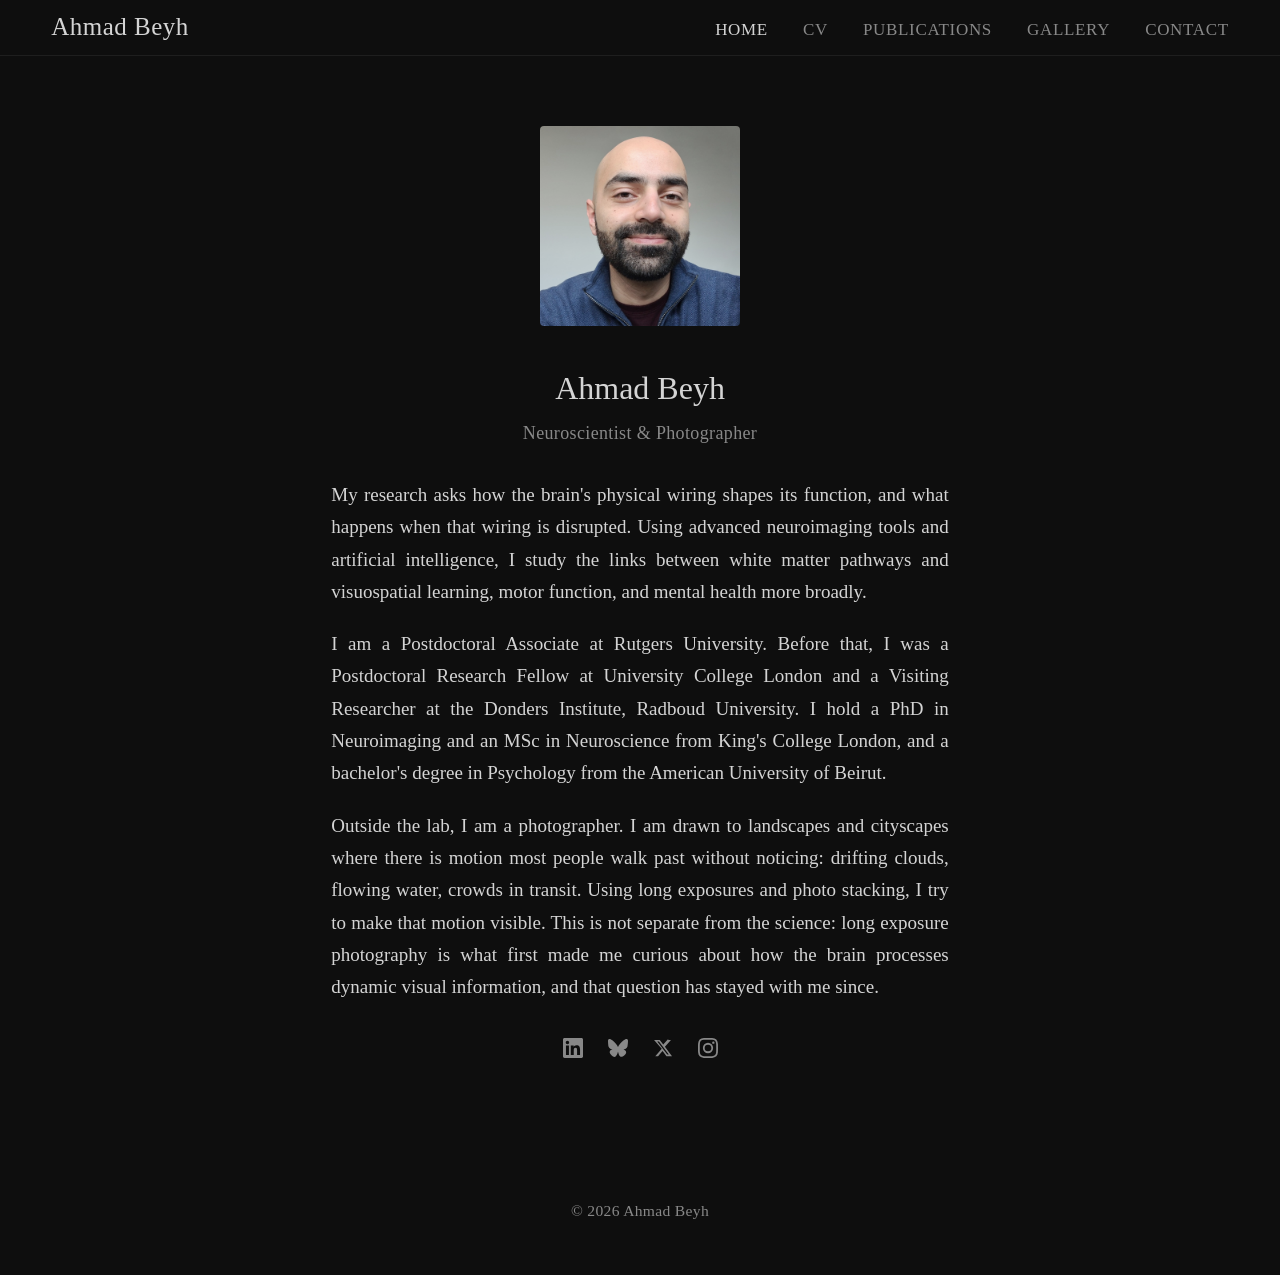
==== index.html @ af391671 "commit" ====
<!DOCTYPE html>
<html lang="en">
<head>
  <meta charset="UTF-8">
  <meta name="viewport" content="width=device-width, initial-scale=1.0">
  <title>Ahmad Beyh – Neuroscientist & Photographer</title>
  <meta name="description" content="Ahmad Beyh – Postdoctoral Associate at Rutgers University, neuroscientist and photographer.">
<link rel="stylesheet" href="style.css">
</head>
<body>

  <nav>
    <a class="site-name" href="index.html">Ahmad Beyh</a>
    <button class="nav-toggle" aria-label="Menu" onclick="document.querySelector('.nav-links').classList.toggle('open')">
      <span></span><span></span><span></span>
    </button>
    <ul class="nav-links">
      <li><a href="index.html" class="active">Home</a></li>
      <li><a href="Ahmad_Beyh_CV.pdf" target="_blank" rel="noopener">CV</a></li>
      <li><a href="https://scholar.google.com/citations?user=QHtQO2gAAAAJ" target="_blank" rel="noopener">Publications</a></li>
      <li><a href="gallery.html">Gallery</a></li>
      <li><a href="contact.html">Contact</a></li>
    </ul>
  </nav>

  <main class="page">
    <div class="home-layout">
      <img class="portrait" src="images/Ahmad-Beyh.jpeg" alt="Photo of Ahmad Beyh">
      <div class="bio">
        <h1>Ahmad Beyh</h1>
        <p class="subtitle">Neuroscientist &amp; Photographer</p>

        <p>My research asks how the brain's physical wiring shapes its function, and what happens when that wiring is disrupted. Using advanced neuroimaging tools and artificial intelligence, I study the links between white matter pathways and visuospatial learning, motor function, and mental health more broadly.</p>

        <p>I am a Postdoctoral Associate at Rutgers University. Before that, I was a Postdoctoral Research Fellow at University College London and a Visiting Researcher at the Donders Institute, Radboud University. I hold a PhD in Neuroimaging and an MSc in Neuroscience from King's College London, and a bachelor's degree in Psychology from the American University of Beirut.</p>

        <p>Outside the lab, I am a photographer. I am drawn to landscapes and cityscapes where there is motion most people walk past without noticing: drifting clouds, flowing water, crowds in transit. Using long exposures and photo stacking, I try to make that motion visible. This is not separate from the science: long exposure photography is what first made me curious about how the brain processes dynamic visual information, and that question has stayed with me since.</p>

        <div class="social-row">
          <a href="https://www.linkedin.com/in/ahmadbeyh" target="_blank" rel="noopener" aria-label="LinkedIn">
            <svg width="20" height="20" viewBox="0 0 24 24" fill="currentColor" aria-hidden="true"><path d="M20.447 20.452h-3.554v-5.569c0-1.328-.027-3.037-1.852-3.037-1.853 0-2.136 1.445-2.136 2.939v5.667H9.351V9h3.414v1.561h.046c.477-.9 1.637-1.85 3.37-1.85 3.601 0 4.267 2.37 4.267 5.455v6.286zM5.337 7.433c-1.144 0-2.063-.926-2.063-2.065 0-1.138.92-2.063 2.063-2.063 1.14 0 2.064.925 2.064 2.063 0 1.139-.925 2.065-2.064 2.065zm1.782 13.019H3.555V9h3.564v11.452zM22.225 0H1.771C.792 0 0 .774 0 1.729v20.542C0 23.227.792 24 1.771 24h20.451C23.2 24 24 23.227 24 22.271V1.729C24 .774 23.2 0 22.222 0h.003z"/></svg>
          </a>
          <a href="https://bsky.app/profile/ahmadbeyh.bsky.social" target="_blank" rel="noopener" aria-label="Bluesky">
            <svg width="20" height="20" viewBox="0 0 24 24" fill="currentColor" aria-hidden="true"><path d="M12 10.8c-1.087-2.114-4.046-6.053-6.798-7.995C2.566.944 1.561 1.266.902 1.565.139 1.908 0 3.08 0 3.768c0 .69.378 5.65.624 6.479.815 2.736 3.713 3.66 6.383 3.364.136-.02.275-.039.415-.056-.138.022-.276.04-.415.056-3.912.58-7.387 2.005-2.83 7.078 5.013 5.19 6.87-1.113 7.823-4.308.953 3.195 2.05 9.271 7.733 4.308 4.267-4.308 1.172-6.498-2.74-7.078a8.741 8.741 0 01-.415-.056c.14.017.279.036.415.056 2.67.297 5.568-.628 6.383-3.364.246-.828.624-5.79.624-6.478 0-.69-.139-1.861-.902-2.206-.659-.298-1.664-.62-4.3 1.24C16.046 4.748 13.087 8.687 12 10.8z"/></svg>
          </a>
          <a href="https://twitter.com/ahmadbeyh" target="_blank" rel="noopener" aria-label="X">
            <svg width="20" height="20" viewBox="0 0 24 24" fill="currentColor" aria-hidden="true"><path d="M18.244 2.25h3.308l-7.227 8.26 8.502 11.24H16.17l-4.714-6.231-5.401 6.231H2.741l7.73-8.835L1.254 2.25H8.08l4.213 5.567 5.951-6.567zm-1.161 17.52h1.833L7.084 4.126H5.117L17.083 19.77z"/></svg>
          </a>
          <a href="https://instagram.com/ahmadbeyh" target="_blank" rel="noopener" aria-label="Instagram">
            <svg width="20" height="20" viewBox="0 0 24 24" fill="currentColor" aria-hidden="true"><path d="M12 2.163c3.204 0 3.584.012 4.85.07 3.252.148 4.771 1.691 4.919 4.919.058 1.265.069 1.645.069 4.849 0 3.205-.012 3.584-.069 4.849-.149 3.225-1.664 4.771-4.919 4.919-1.266.058-1.644.07-4.85.07-3.204 0-3.584-.012-4.849-.07-3.26-.149-4.771-1.699-4.919-4.92-.058-1.265-.07-1.644-.07-4.849 0-3.204.013-3.583.07-4.849.149-3.227 1.664-4.771 4.919-4.919 1.266-.057 1.645-.069 4.849-.069zM12 0C8.741 0 8.333.014 7.053.072 2.695.272.273 2.69.073 7.052.014 8.333 0 8.741 0 12c0 3.259.014 3.668.072 4.948.2 4.358 2.618 6.78 6.98 6.98C8.333 23.986 8.741 24 12 24c3.259 0 3.668-.014 4.948-.072 4.354-.2 6.782-2.618 6.979-6.98.059-1.28.073-1.689.073-4.948 0-3.259-.014-3.667-.072-4.947-.196-4.354-2.617-6.78-6.979-6.98C15.668.014 15.259 0 12 0zm0 5.838a6.162 6.162 0 100 12.324 6.162 6.162 0 000-12.324zM12 16a4 4 0 110-8 4 4 0 010 8zm6.406-11.845a1.44 1.44 0 100 2.881 1.44 1.44 0 000-2.881z"/></svg>
          </a>
        </div>
      </div>
    </div>
  </main>

  <footer>&copy; <script>document.write(new Date().getFullYear())</script> Ahmad Beyh</footer>

</body>
</html>
---- style.css ----
/* ── Reset & Base ── */
*, *::before, *::after {
  margin: 0;
  padding: 0;
  box-sizing: border-box;
}

:root {
  --bg: #0e0e0e;
  --bg-alt: #161616;
  --text: #d4d4d4;
  --text-muted: #888;
  --accent: #c8b891;
  --font-body: 'Palatino Linotype', Palatino, 'Book Antiqua', serif;
  --font-heading: 'Palatino Linotype', Palatino, 'Book Antiqua', serif;
  --max-width: 860px;
  --nav-height: 56px;
}

html {
  font-size: 20px;
  scroll-behavior: smooth;
}

body {
  font-family: var(--font-body);
  background: var(--bg);
  color: var(--text);
  line-height: 1.7;
  -webkit-font-smoothing: antialiased;
}

a {
  color: var(--accent);
  text-decoration: none;
  transition: opacity 0.2s;
}
a:hover {
  opacity: 0.75;
}

img {
  display: block;
  max-width: 100%;
}

/* ── Navigation ── */
nav {
  position: sticky;
  top: 0;
  z-index: 100;
  display: flex;
  align-items: center;
  justify-content: space-between;
  height: var(--nav-height);
  padding: 0 clamp(1.25rem, 4vw, 3rem);
  background: var(--bg);
  border-bottom: 1px solid #1e1e1e;
}

nav .site-name {
  font-family: var(--font-heading);
  font-size: 1.25rem;
  font-weight: 500;
  color: var(--text);
  letter-spacing: 0.02em;
}

nav .nav-links {
  display: flex;
  gap: 1.75rem;
  list-style: none;
}

nav .nav-links a {
  font-size: 0.85rem;
  color: var(--text-muted);
  letter-spacing: 0.04em;
  text-transform: uppercase;
  transition: color 0.2s;
}

nav .nav-links a:hover,
nav .nav-links a.active {
  color: var(--text);
  opacity: 1;
}

/* Mobile hamburger */
.nav-toggle {
  display: none;
  background: none;
  border: none;
  cursor: pointer;
  padding: 4px;
}
.nav-toggle span {
  display: block;
  width: 22px;
  height: 2px;
  background: var(--text-muted);
  margin: 5px 0;
  transition: 0.25s;
}

@media (max-width: 640px) {
  .nav-toggle { display: block; }
  nav .nav-links {
    display: none;
    position: absolute;
    top: var(--nav-height);
    left: 0;
    right: 0;
    flex-direction: column;
    background: var(--bg);
    border-bottom: 1px solid #1e1e1e;
    padding: 1rem clamp(1.25rem, 4vw, 3rem);
    gap: 0.75rem;
  }
  nav .nav-links.open { display: flex; }
}

/* ── Page Wrapper ── */
.page {
  max-width: var(--max-width);
  margin: 0 auto;
  padding: 3.5rem clamp(1.25rem, 4vw, 3rem) 5rem;
}

/* ── Home ── */
.home-layout {
  display: flex;
  flex-direction: column;
  align-items: center;
  text-align: center;
  gap: 1.75rem;
}

.portrait {
  width: 200px;
  border-radius: 4px;
  filter: grayscale(10%);
}

.bio h1 {
  font-family: var(--font-heading);
  font-size: 1.6rem;
  font-weight: 400;
  color: var(--text);
  margin-bottom: 0.15rem;
}

.bio .subtitle {
  font-size: 0.9rem;
  color: var(--text-muted);
  margin-bottom: 1.5rem;
  letter-spacing: 0.02em;
  text-align: center;
}

.bio p {
  margin-bottom: 1rem;
  color: var(--text);
  font-size: 0.95rem;
  text-align: justify;
  max-width: 65ch;
  margin-left: auto;
  margin-right: auto;
}

.bio p:last-of-type {
  margin-bottom: 1.75rem;
}

.social-row {
  display: flex;
  gap: 1.25rem;
  justify-content: center;
}

.social-row a {
  color: var(--text-muted);
  display: flex;
  align-items: center;
  transition: color 0.2s;
}
.social-row a:hover {
  color: var(--text);
  opacity: 1;
}

@media (max-width: 640px) {
  .portrait {
    width: 160px;
  }
  .social-row { justify-content: center; }
}

/* ── Gallery ── */
.gallery-header {
  font-family: var(--font-heading);
  font-size: 2rem;
  font-weight: 400;
  margin-bottom: 2rem;
}

.gallery-grid {
  columns: 2;
  column-gap: 0.75rem;
}

.gallery-grid img {
  width: 100%;
  margin-bottom: 0.75rem;
  border-radius: 2px;
  cursor: pointer;
  transition: opacity 0.25s;
}
.gallery-grid img:hover {
  opacity: 0.85;
}

@media (max-width: 640px) {
  .gallery-grid { columns: 1; }
}

/* ── Lightbox ── */
.lightbox {
  display: none;
  position: fixed;
  inset: 0;
  z-index: 200;
  background: rgba(0, 0, 0, 0.92);
  align-items: center;
  justify-content: center;
  cursor: zoom-out;
}
.lightbox.open {
  display: flex;
}
.lightbox img {
  max-width: 90vw;
  max-height: 90vh;
  object-fit: contain;
  border-radius: 2px;
}

.page--wide {
  max-width: 1200px;
}

/* ── CV ── */
.cv-layout {
  max-width: 1200px;
  margin: 0 auto;
  width: 100%;
}

.cv-embed {
  width: 100%;
  height: 80vh;
  border: none;
  border-radius: 3px;
}

/* ── Contact ── */
.contact-layout {
  max-width: 540px;
  margin: 0 auto;
}

.contact-header {
  font-family: var(--font-heading);
  font-size: 2rem;
  font-weight: 400;
  margin-bottom: 1.25rem;
}

.contact-email {
  font-size: 0.95rem;
  color: var(--text-muted);
  margin-bottom: 2rem;
}

.contact-socials {
  margin-top: 0.5rem;
}

/* ── Footer ── */
footer {
  text-align: center;
  padding: 2rem 1rem 2.5rem;
  font-size: 0.78rem;
  color: var(--text-muted);
  letter-spacing: 0.02em;
}
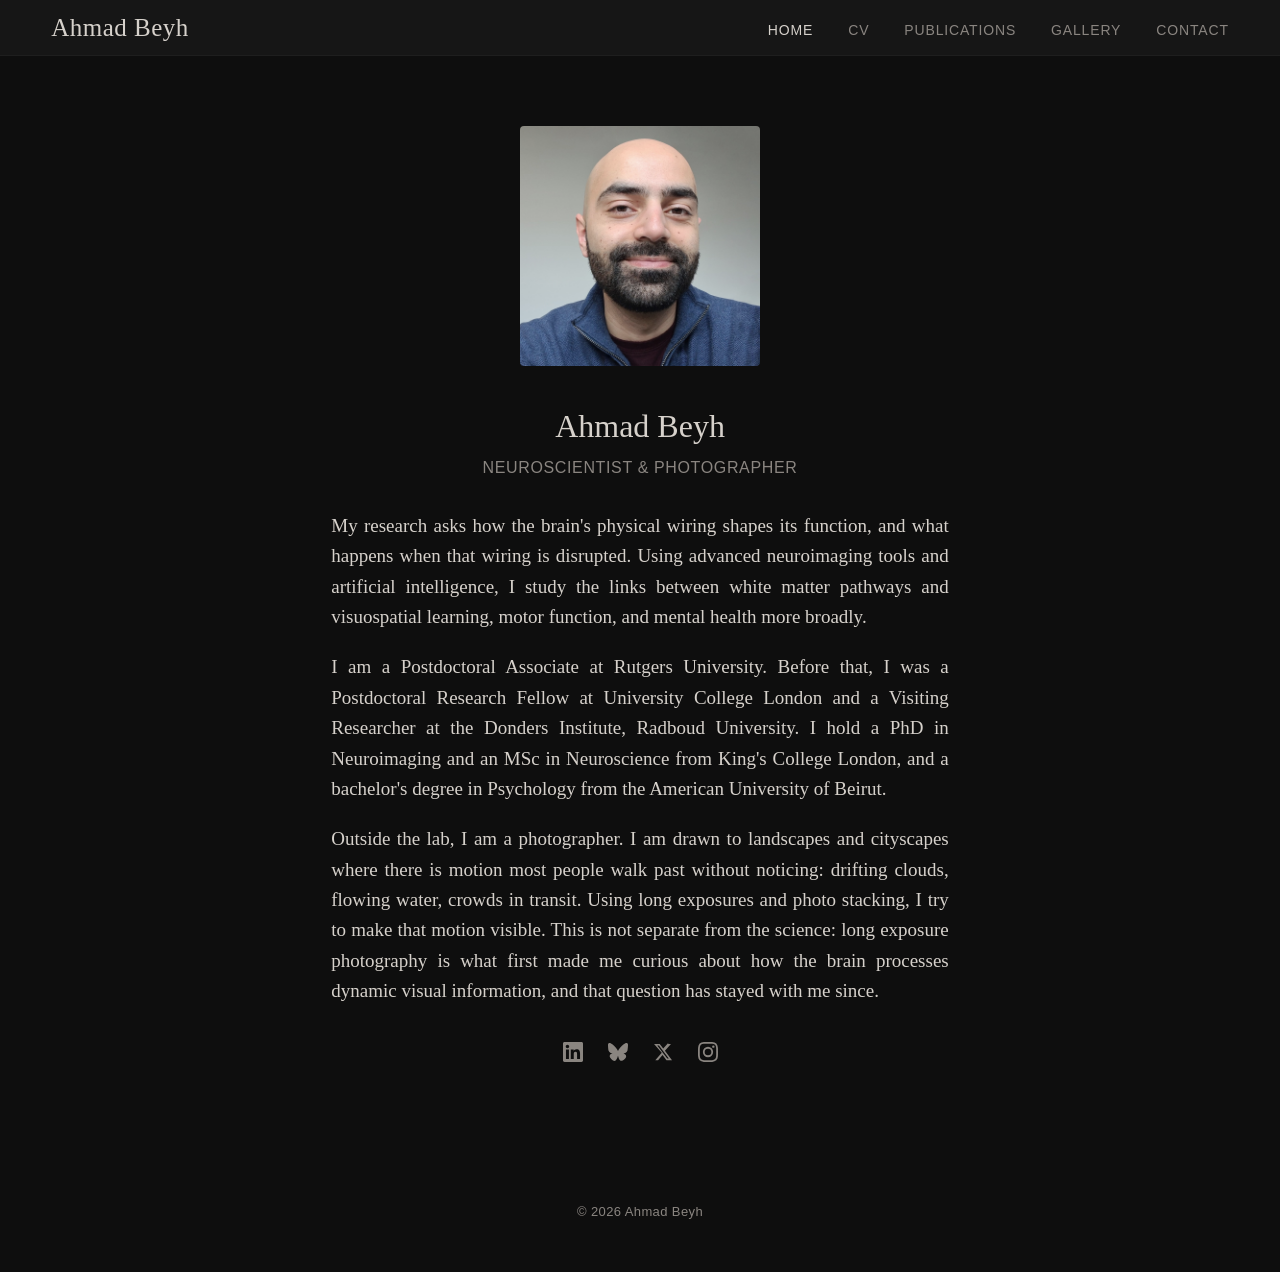
==== commit f6b21c88: "commit" ====
--- a/index.html
+++ b/index.html
@@ -5,6 +5,7 @@
   <meta name="viewport" content="width=device-width, initial-scale=1.0">
   <title>Ahmad Beyh – Neuroscientist & Photographer</title>
   <meta name="description" content="Ahmad Beyh – Postdoctoral Associate at Rutgers University, neuroscientist and photographer.">
+<link rel="icon" href="favicon.svg" type="image/svg+xml">
 <link rel="stylesheet" href="style.css">
 </head>
 <body>
@@ -56,5 +57,6 @@
 
   <footer>&copy; <script>document.write(new Date().getFullYear())</script> Ahmad Beyh</footer>
 
+<!-- Cloudflare Web Analytics --><script defer src='https://static.cloudflareinsights.com/beacon.min.js' data-cf-beacon='{"token": "12d61d18d9e2467aa120b66a01197a07"}'></script><!-- End Cloudflare Web Analytics -->
 </body>
 </html>
--- a/style.css
+++ b/style.css
@@ -8,11 +8,11 @@
 :root {
   --bg: #0e0e0e;
   --bg-alt: #161616;
-  --text: #d4d4d4;
-  --text-muted: #888;
-  --accent: #c8b891;
+  --text: #d6d1cb;
+  --text-muted: #8a8580;
+  --accent: #d2b378;
   --font-body: 'Palatino Linotype', Palatino, 'Book Antiqua', serif;
-  --font-heading: 'Palatino Linotype', Palatino, 'Book Antiqua', serif;
+  --font-ui: -apple-system, BlinkMacSystemFont, 'Segoe UI', Helvetica, Arial, sans-serif;
   --max-width: 860px;
   --nav-height: 56px;
 }
@@ -26,7 +26,7 @@
   font-family: var(--font-body);
   background: var(--bg);
   color: var(--text);
-  line-height: 1.7;
+  line-height: 1.6;
   -webkit-font-smoothing: antialiased;
 }
 
@@ -54,14 +54,14 @@
   justify-content: space-between;
   height: var(--nav-height);
   padding: 0 clamp(1.25rem, 4vw, 3rem);
-  background: var(--bg);
+  background: var(--bg-alt);
   border-bottom: 1px solid #1e1e1e;
 }
 
 nav .site-name {
-  font-family: var(--font-heading);
+  font-family: var(--font-body);
   font-size: 1.25rem;
-  font-weight: 500;
+  font-weight: 400;
   color: var(--text);
   letter-spacing: 0.02em;
 }
@@ -73,9 +73,10 @@
 }
 
 nav .nav-links a {
-  font-size: 0.85rem;
-  color: var(--text-muted);
-  letter-spacing: 0.04em;
+  font-family: var(--font-ui);
+  font-size: 0.7rem;
+  color: var(--text-muted);
+  letter-spacing: 0.06em;
   text-transform: uppercase;
   transition: color 0.2s;
 }
@@ -112,7 +113,7 @@
     left: 0;
     right: 0;
     flex-direction: column;
-    background: var(--bg);
+    background: var(--bg-alt);
     border-bottom: 1px solid #1e1e1e;
     padding: 1rem clamp(1.25rem, 4vw, 3rem);
     gap: 0.75rem;
@@ -137,7 +138,7 @@
 }
 
 .portrait {
-  width: 200px;
+  width: 240px;
   border-radius: 4px;
   filter: grayscale(10%);
 }
@@ -151,10 +152,12 @@
 }
 
 .bio .subtitle {
-  font-size: 0.9rem;
+  font-family: var(--font-ui);
+  font-size: 0.8rem;
   color: var(--text-muted);
   margin-bottom: 1.5rem;
-  letter-spacing: 0.02em;
+  letter-spacing: 0.04em;
+  text-transform: uppercase;
   text-align: center;
 }
 
@@ -197,6 +200,10 @@
 }
 
 /* ── Gallery ── */
+.page--gallery {
+  max-width: 1100px;
+}
+
 .gallery-header {
   font-family: var(--font-heading);
   font-size: 2rem;
@@ -205,7 +212,7 @@
 }
 
 .gallery-grid {
-  columns: 2;
+  columns: 3;
   column-gap: 0.75rem;
 }
 
@@ -214,12 +221,21 @@
   margin-bottom: 0.75rem;
   border-radius: 2px;
   cursor: pointer;
-  transition: opacity 0.25s;
-}
-.gallery-grid img:hover {
+  transition: opacity 0.25s, transform 0.25s;
+  opacity: 0;
+  transform: translateY(12px);
+}
+.gallery-grid img.visible {
+  opacity: 1;
+  transform: translateY(0);
+}
+.gallery-grid img.visible:hover {
   opacity: 0.85;
 }
 
+@media (max-width: 900px) {
+  .gallery-grid { columns: 2; }
+}
 @media (max-width: 640px) {
   .gallery-grid { columns: 1; }
 }
@@ -243,7 +259,39 @@
   max-height: 90vh;
   object-fit: contain;
   border-radius: 2px;
-}
+  transition: opacity 0.3s ease;
+}
+.lightbox-close,
+.lightbox-prev,
+.lightbox-next {
+  position: absolute;
+  background: none;
+  border: none;
+  color: rgba(255, 255, 255, 0.8);
+  cursor: pointer;
+  z-index: 201;
+  transition: color 0.2s;
+  padding: 0;
+  line-height: 1;
+}
+.lightbox-close:hover,
+.lightbox-prev:hover,
+.lightbox-next:hover {
+  color: #fff;
+}
+.lightbox-close {
+  top: 1rem;
+  right: 1.5rem;
+  font-size: 2.5rem;
+}
+.lightbox-prev,
+.lightbox-next {
+  top: 50%;
+  transform: translateY(-50%);
+  font-size: 3.5rem;
+}
+.lightbox-prev { left: 1rem; }
+.lightbox-next { right: 1rem; }
 
 .page--wide {
   max-width: 1200px;
@@ -264,9 +312,16 @@
 }
 
 /* ── Contact ── */
+.page--contact {
+  display: flex;
+  align-items: center;
+  min-height: calc(100vh - var(--nav-height) - 6rem);
+}
+
 .contact-layout {
   max-width: 540px;
   margin: 0 auto;
+  text-align: center;
 }
 
 .contact-header {
@@ -290,7 +345,8 @@
 footer {
   text-align: center;
   padding: 2rem 1rem 2.5rem;
-  font-size: 0.78rem;
-  color: var(--text-muted);
-  letter-spacing: 0.02em;
-}
+  font-family: var(--font-ui);
+  font-size: 0.65rem;
+  color: var(--text-muted);
+  letter-spacing: 0.03em;
+}
